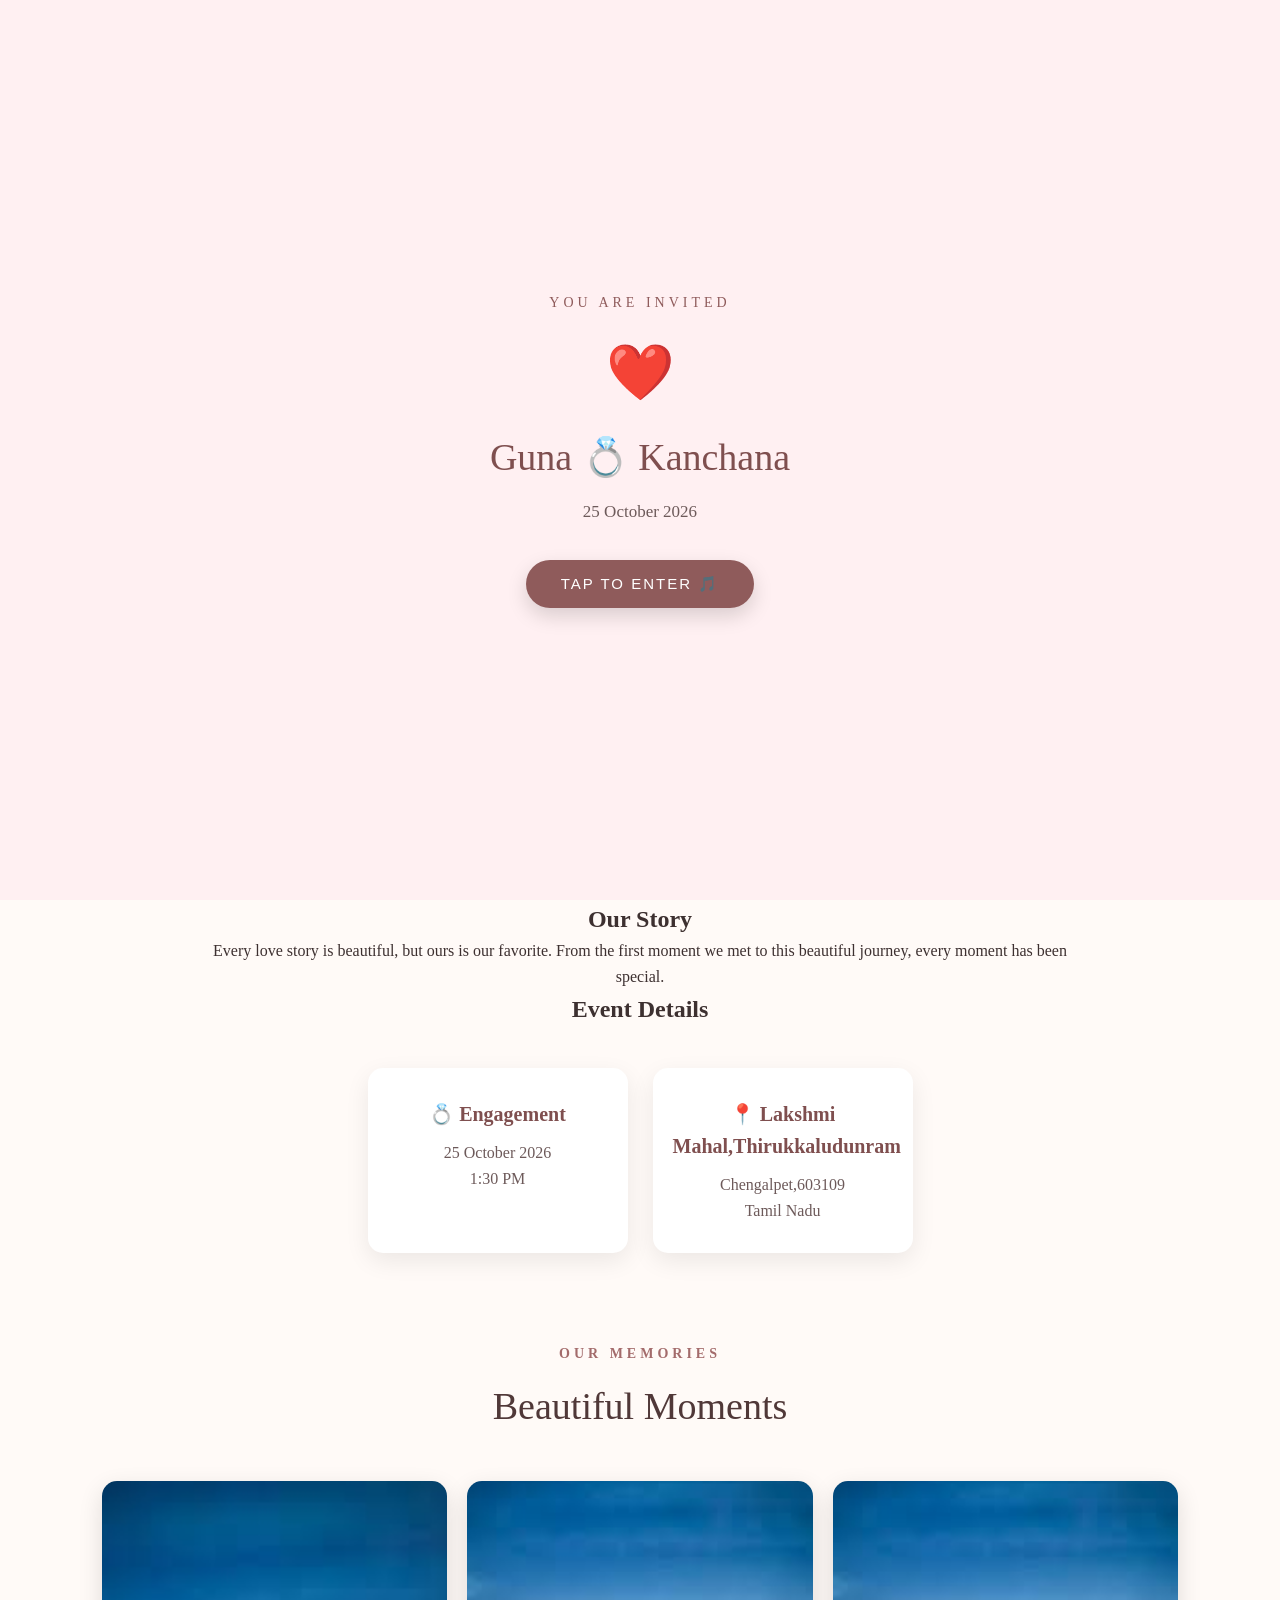
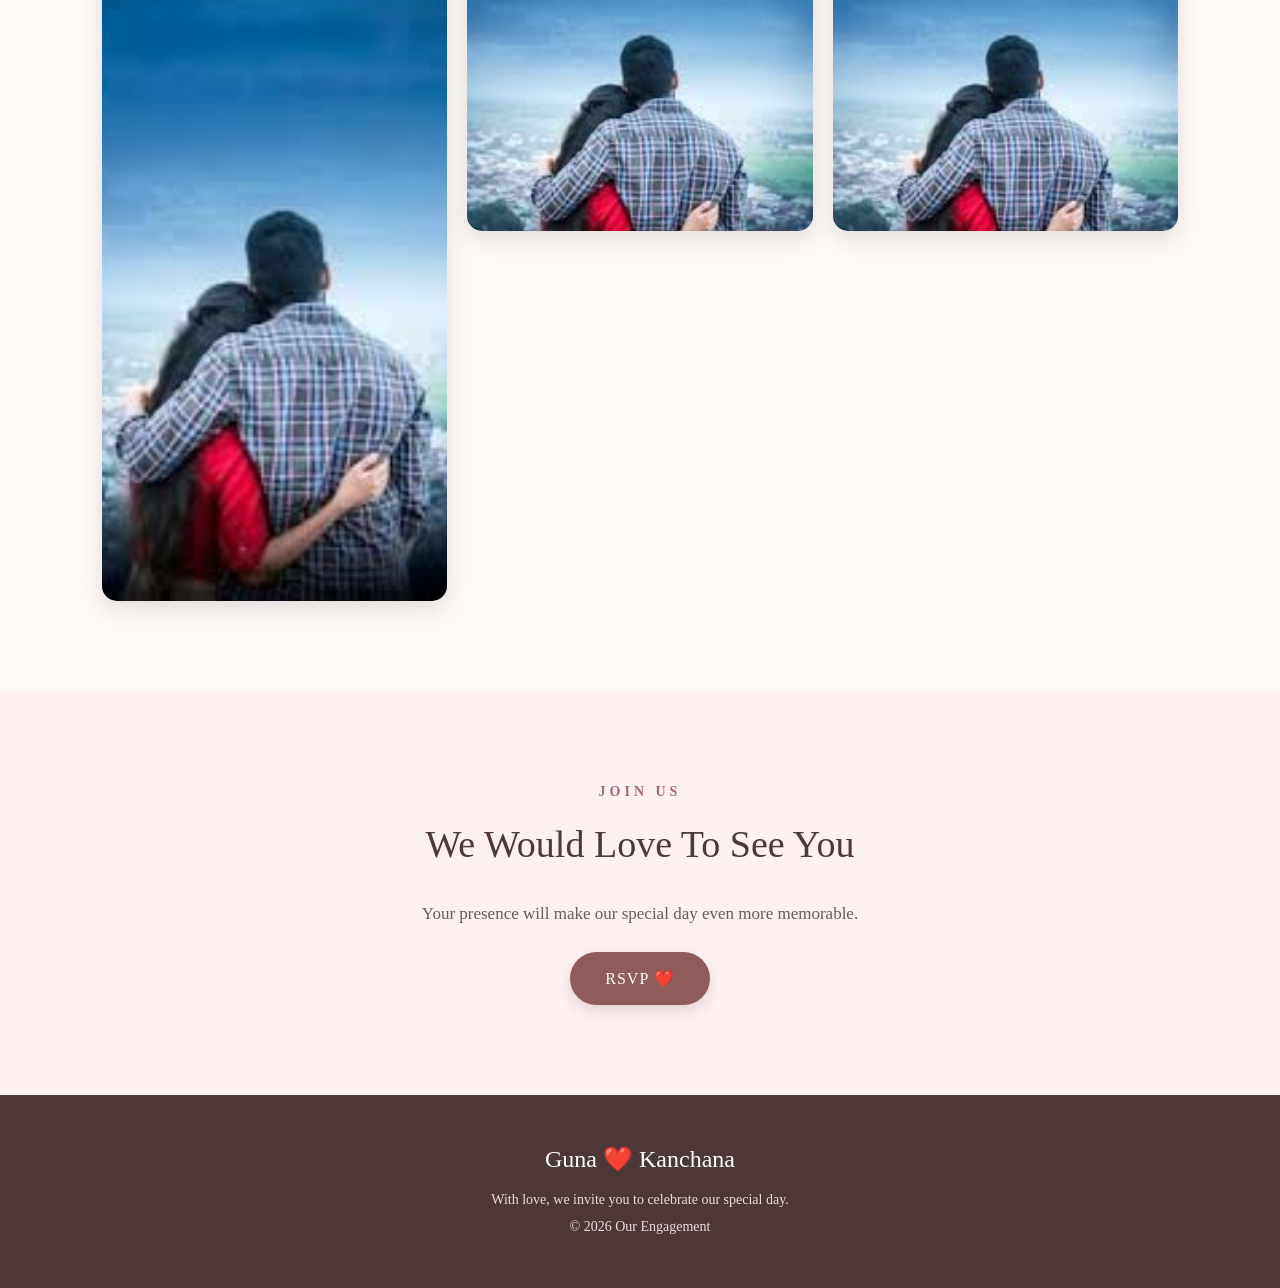
==== src/main/webapp/index.html @ 6e885459 "Initial engagement website project" ====
<!DOCTYPE html>
<html lang="en">

<head>

    <meta charset="UTF-8">

    <meta name="viewport" content="width=device-width, initial-scale=1.0">

    <title>Guna & Kanchana | Engagement</title>

    <link rel="stylesheet" href="css/style.css">

</head>

<body>

<!-- Welcome Screen -->

<div id="welcomeScreen">


<div class="welcome-content">

    <p class="welcome-small">
        YOU ARE INVITED
    </p>

    <h1>
        ❤️
    </h1>

    <h2>
        Guna 💍 Kanchana
    </h2>

    <p class="welcome-date">
        25 October 2026
    </p>

    <button id="enterButton">
        TAP TO ENTER 🎵
    </button>

</div>


</div>


<!-- Floating Hearts -->

<div class="hearts-container">


<span>❤️</span>
<span>💕</span>
<span>❤️</span>
<span>💗</span>
<span>💕</span>
<span>❤️</span>
<span>💗</span>
<span>❤️</span>


</div>


<!-- Background Music -->

<audio id="bgMusic" loop>
    <source src="music/Engagement_song.mp3" type="audio/mpeg">
</audio>


    <!-- ================= HERO SECTION ================= -->

    <section class="hero">

        <p class="small-text">
            WE ARE GETTING ENGAGED
        </p>

        <img
            src="images/images.jpeg"
            alt="Bharath and Bride"
            class="couple-photo"
        >

        <h1>
            Guna ❤️ Kanchana 
        </h1>

        <p class="date">
            25 October 2026
        </p>

        <p class="message">
            Two hearts, one beautiful journey.
        </p>

        <!-- COUNTDOWN -->

        <div class="countdown">

            <div>
                <span id="days">00</span>
                <p>Days</p>
            </div>

            <div>
                <span id="hours">00</span>
                <p>Hours</p>
            </div>

            <div>
                <span id="minutes">00</span>
                <p>Minutes</p>
            </div>

            <div>
                <span id="seconds">00</span>
                <p>Seconds</p>
            </div>

        </div>

    </section>


    <!-- ================= OUR STORY ================= -->

   <section class="story-section scroll-animation">


<h2>Our Story</h2>

<p>
    Every love story is beautiful, but ours is our favorite.
    From the first moment we met to this beautiful journey,
    every moment has been special.
</p>


</section>


    <!-- ================= EVENT DETAILS ================= -->

  <section class="event-section scroll-animation">


<h2>Event Details</h2>

<div class="event-container">

    <div class="event-box">

        <h3>💍 Engagement</h3>

        <p>25 October 2026</p>

        <p>1:30 PM</p>

    </div>

    <div class="event-box">

        <h3>📍 Lakshmi Mahal,Thirukkaludunram</h3>

        <p>
            Chengalpet,603109
        </p>

        <p>
            Tamil Nadu
        </p>

    </div>

</div>


</section>



    <!-- ================= GALLERY ================= -->

    <section class="gallery">

        <p class="section-title">
            OUR MEMORIES
        </p>

        <h2>
            Beautiful Moments
        </h2>

        <div class="gallery-container">

            <img
                src="images/images.jpeg"
                alt="Memory 1"
            >

            <img
                src="images/images.jpeg"
                alt="Memory 2"
            >

            <img
                src="images/images.jpeg"
                alt="Memory 3"
            >

        </div>

    </section>


    <!-- ================= RSVP ================= -->

    <section class="rsvp">

        <p class="section-title">
            JOIN US
        </p>

        <h2>
            We Would Love To See You
        </h2>

        <p>
            Your presence will make our special day
            even more memorable.
        </p>

       
<a href="rsvp.html" class="rsvp-button">
    RSVP ❤️
</a>


    </section>


    <!-- ================= FOOTER ================= -->

    <footer>

        <h3>
            Guna ❤️ Kanchana
        </h3>

        <p>
            With love, we invite you to celebrate
            our special day.
        </p>

        <p>
            © 2026 Our Engagement
        </p>

    </footer>


    <!-- JavaScript -->

    <script src="js/script.js"></script>

</body>

</html>
---- src/main/webapp/css/style.css ----
/* ========================================
   BASIC RESET
======================================== */

* {
    margin: 0;
    padding: 0;
    box-sizing: border-box;
}

html {
    scroll-behavior: smooth;
}

body {
    font-family: Georgia, "Times New Roman", serif;
    background: #fffaf7;
    color: #3d3030;
    line-height: 1.6;
}


/* ========================================
   HERO SECTION
======================================== */

.hero {
    min-height: 100vh;

    display: flex;
    flex-direction: column;
    justify-content: center;
    align-items: center;

    text-align: center;

    padding: 60px 20px;

    background:
        linear-gradient(
            rgba(255, 245, 245, 0.85),
            rgba(255, 235, 235, 0.95)
        );

    position: relative;
}


/* Small heading */

.small-text {
    font-size: 14px;
    letter-spacing: 5px;
    font-weight: bold;

    margin-bottom: 25px;

    color: #9b6666;
}


/* Couple Photo */

.couple-photo {
    width: 220px;
    height: 220px;

    object-fit: cover;

    border-radius: 50%;

    border: 7px solid white;

    box-shadow:
        0 10px 30px rgba(0, 0, 0, 0.15);

    margin-bottom: 25px;
}


/* Couple Names */

.hero h1 {
    font-size: 48px;

    font-weight: normal;

    color: #5b3b3b;

    margin-bottom: 15px;
}


/* Date */

.date {
    font-size: 24px;

    color: #9b6666;

    margin-bottom: 15px;
}


/* Message */

.message {
    font-size: 18px;

    font-style: italic;

    color: #725656;

    margin-bottom: 25px;
}


/* ========================================
   COUNTDOWN
======================================== */

.countdown {
    display: flex;

    justify-content: center;

    gap: 15px;

    margin-top: 20px;

    flex-wrap: wrap;
}


.countdown div {
    width: 90px;

    padding: 15px 10px;

    background: rgba(255, 255, 255, 0.9);

    border-radius: 12px;

    box-shadow:
        0 5px 20px rgba(0, 0, 0, 0.08);
}


.countdown span {
    display: block;

    font-size: 30px;

    font-weight: bold;

    color: #7f4f4f;
}


.countdown p {
    font-size: 13px;

    color: #8f7070;

    margin-top: 3px;
}


/* ========================================
   COMMON SECTION
======================================== */

.story,
.event,
.gallery,
.rsvp {
    padding: 90px 8%;

    text-align: center;
}


.section-title {
    font-size: 14px;

    letter-spacing: 4px;

    font-weight: bold;

    color: #a36b6b;

    margin-bottom: 10px;
}


.story h2,
.event h2,
.gallery h2,
.rsvp h2 {
    font-size: 38px;

    font-weight: normal;

    color: #503838;

    margin-bottom: 25px;
}


/* ========================================
   OUR STORY
======================================== */

.story {
    background: #fffaf7;
}


.story-text {
    max-width: 750px;

    margin: 0 auto 15px;

    font-size: 17px;

    color: #6d5a5a;
}


/* ========================================
   EVENT SECTION
======================================== */

.event {
    background: #fff0f2;
}


.event-container {
    max-width: 1000px;

    margin: 40px auto 0;

    display: flex;

    justify-content: center;

    gap: 25px;

    flex-wrap: wrap;
}


.event-box {
    width: 260px;

    padding: 30px 20px;

    background: white;

    border-radius: 15px;

    box-shadow:
        0 8px 25px rgba(0, 0, 0, 0.08);

    transition: 0.3s;
}


.event-box:hover {
    transform: translateY(-8px);
}


.event-box h3 {
    font-size: 20px;

    color: #7f4f4f;

    margin-bottom: 10px;
}


.event-box p {
    color: #6d5a5a;

    font-size: 16px;
}


/* ========================================
   BEAUTIFUL GALLERY
======================================== */

.gallery {
    background: #fffaf7;
}


.gallery-container {
    max-width: 1100px;

    margin: 45px auto 0;

    display: grid;

    grid-template-columns: repeat(3, 1fr);

    gap: 20px;
}


/* Gallery images */

.gallery-container img {
    width: 100%;

    height: 350px;

    object-fit: cover;

    border-radius: 15px;

    display: block;

    box-shadow:
        0 8px 25px rgba(0, 0, 0, 0.12);

    transition:
        transform 0.4s ease,
        box-shadow 0.4s ease;
}


/* Image hover */

.gallery-container img:hover {
    transform: scale(1.04);

    box-shadow:
        0 15px 35px rgba(0, 0, 0, 0.18);
}


/* Make first image slightly larger */

.gallery-container img:first-child {
    grid-row: span 2;

    height: 720px;
}


/* ========================================
   RSVP SECTION
======================================== */

.rsvp {
    background: #fff0f2;
}


.rsvp p:not(.section-title) {
    color: #6d5a5a;

    font-size: 17px;

    margin-bottom: 25px;
}


/* RSVP Button */

.rsvp-button {


display: inline-block;

padding: 14px 35px;

border: none;

border-radius: 30px;

background: #8f5b5b;

color: white;

font-size: 16px;

font-family: inherit;

font-weight: 500;

text-decoration: none;

cursor: pointer;

letter-spacing: 1px;

box-shadow: 0 6px 15px rgba(0, 0, 0, 0.12);

transition:
    transform 0.3s ease,
    background 0.3s ease,
    box-shadow 0.3s ease;


}

.rsvp-button:hover {


background: #6f4242;

transform: translateY(-4px);

box-shadow: 0 10px 25px rgba(0, 0, 0, 0.18);


}

/* ========================================
   FOOTER
======================================== */

footer {
    text-align: center;

    padding: 45px 20px;

    background: #4d3737;

    color: white;
}


footer h3 {
    font-size: 24px;

    font-weight: normal;

    margin-bottom: 10px;
}


footer p {
    font-size: 14px;

    color: #eadcdc;

    margin: 5px 0;
}


/* ========================================
   RESPONSIVE DESIGN
======================================== */


/* Tablet */

@media (max-width: 900px) {

    .hero h1 {
        font-size: 40px;
    }


    .gallery-container {
        grid-template-columns: repeat(2, 1fr);
    }


    .gallery-container img:first-child {
        grid-row: auto;

        height: 350px;
    }

}


/* Mobile */

@media (max-width: 600px) {

    .hero {
        padding: 50px 15px;
    }


    .small-text {
        font-size: 11px;

        letter-spacing: 3px;
    }


    .couple-photo {
        width: 170px;

        height: 170px;
    }


    .hero h1 {
        font-size: 30px;
    }


    .date {
        font-size: 20px;
    }


    .message {
        font-size: 16px;
    }


    .countdown {
        gap: 8px;
    }


    .countdown div {
        width: 70px;

        padding: 10px 5px;
    }


    .countdown span {
        font-size: 23px;
    }


    .story,
    .event,
    .gallery,
    .rsvp {
        padding: 65px 20px;
    }


    .story h2,
    .event h2,
    .gallery h2,
    .rsvp h2 {
        font-size: 30px;
    }


    .gallery-container {
        grid-template-columns: 1fr;

        gap: 15px;
    }


    .gallery-container img,
    .gallery-container img:first-child {
        height: 400px;
    }


    .event-box {
        width: 100%;
    }

}


/* ================= WELCOME SCREEN ================= */

#welcomeScreen {

position: fixed;

top: 0;
left: 0;

width: 100%;
height: 100vh;

background: #fff0f2;

display: flex;

justify-content: center;
align-items: center;

text-align: center;

z-index: 99999;

transition: opacity 1s ease,
            visibility 1s ease;


}

#welcomeScreen.hide {


opacity: 0;

visibility: hidden;


}

.welcome-content {


padding: 30px;

animation: welcomeAppear 1.5s ease;


}

.welcome-small {


letter-spacing: 4px;

font-size: 14px;

color: #8f5b5b;

margin-bottom: 15px;


}

.welcome-content h1 {


font-size: 55px;

margin: 10px 0;


}

.welcome-content h2 {


font-family: Georgia, "Times New Roman", serif;

font-size: 38px;

font-weight: normal;

color: #7f4f4f;

margin: 10px 0;


}

.welcome-date {


color: #6d5a5a;

font-size: 17px;

margin-bottom: 35px;


}

#enterButton {


border: none;

padding: 15px 35px;

border-radius: 30px;

background: #8f5b5b;

color: white;

font-size: 15px;

letter-spacing: 2px;

cursor: pointer;

box-shadow: 0 8px 20px rgba(0, 0, 0, 0.15);

transition: transform 0.3s ease,
            background 0.3s ease;


}

#enterButton:hover {


transform: scale(1.08);

background: #7f4f4f;


}

@keyframes welcomeAppear {


from {

    opacity: 0;

    transform: translateY(30px);

}

to {

    opacity: 1;

    transform: translateY(0);

}


}

/* Mobile */

@media (max-width: 600px) {


.welcome-content h2 {

    font-size: 28px;

}

.welcome-content h1 {

    font-size: 45px;

}

#enterButton {

    padding: 13px 28px;

}


}


/* ================= FLOATING HEARTS ================= */

.hearts-container {


position: fixed;

left: 0;
top: 0;

width: 100%;
height: 100vh;

pointer-events: none;

overflow: hidden;

z-index: 10;


}

.hearts-container span {


position: absolute;

bottom: -50px;

font-size: 22px;

opacity: 0;

animation: floatHeart 8s linear infinite;


}

/* Different positions */

.hearts-container span:nth-child(1) {
left: 10%;
animation-delay: 0s;
}

.hearts-container span:nth-child(2) {
left: 22%;
animation-delay: 2s;
}

.hearts-container span:nth-child(3) {
left: 35%;
animation-delay: 4s;
}

.hearts-container span:nth-child(4) {
left: 48%;
animation-delay: 1s;
}

.hearts-container span:nth-child(5) {
left: 60%;
animation-delay: 3s;
}

.hearts-container span:nth-child(6) {
left: 72%;
animation-delay: 5s;
}

.hearts-container span:nth-child(7) {
left: 84%;
animation-delay: 2.5s;
}

.hearts-container span:nth-child(8) {
left: 94%;
animation-delay: 4.5s;
}

@keyframes floatHeart {


0% {

    transform:
        translateY(0)
        scale(0.7)
        rotate(0deg);

    opacity: 0;

}

10% {

    opacity: 0.8;

}

50% {

    transform:
        translateY(-50vh)
        scale(1)
        rotate(15deg);

    opacity: 0.6;

}

100% {

    transform:
        translateY(-110vh)
        scale(1.2)
        rotate(-15deg);

    opacity: 0;

}


}


/* ================= SCROLL ANIMATION ================= */

.scroll-animation {


opacity: 0;

transform: translateY(60px);

transition:
    opacity 1s ease,
    transform 1s ease;


}

/* When section becomes visible */

.scroll-animation.show {

opacity: 1;

transform: translateY(0);


}

/* ================= SECTION TITLE ALIGNMENT ================= */

.story-section h2,
.event-section h2 {
text-align: center;
width: 100%;
margin-left: auto;
margin-right: auto;
}


/* ================= OUR STORY ALIGNMENT FIX ================= */

.story-section {
width: 100%;
max-width: 900px;
margin-left: auto;
margin-right: auto;
text-align: center;
}

.story-section h2 {
text-align: center;
width: 100%;
}

.story-section p {
text-align: center;
margin-left: auto;
margin-right: auto;
}


/* ================= EVENT DETAILS ALIGNMENT FIX ================= */

.event-section {
width: 100%;
text-align: center;
}

.event-section h2 {
text-align: center;
}

.event-container {
display: flex;
justify-content: center;
align-items: stretch;
gap: 25px;
}
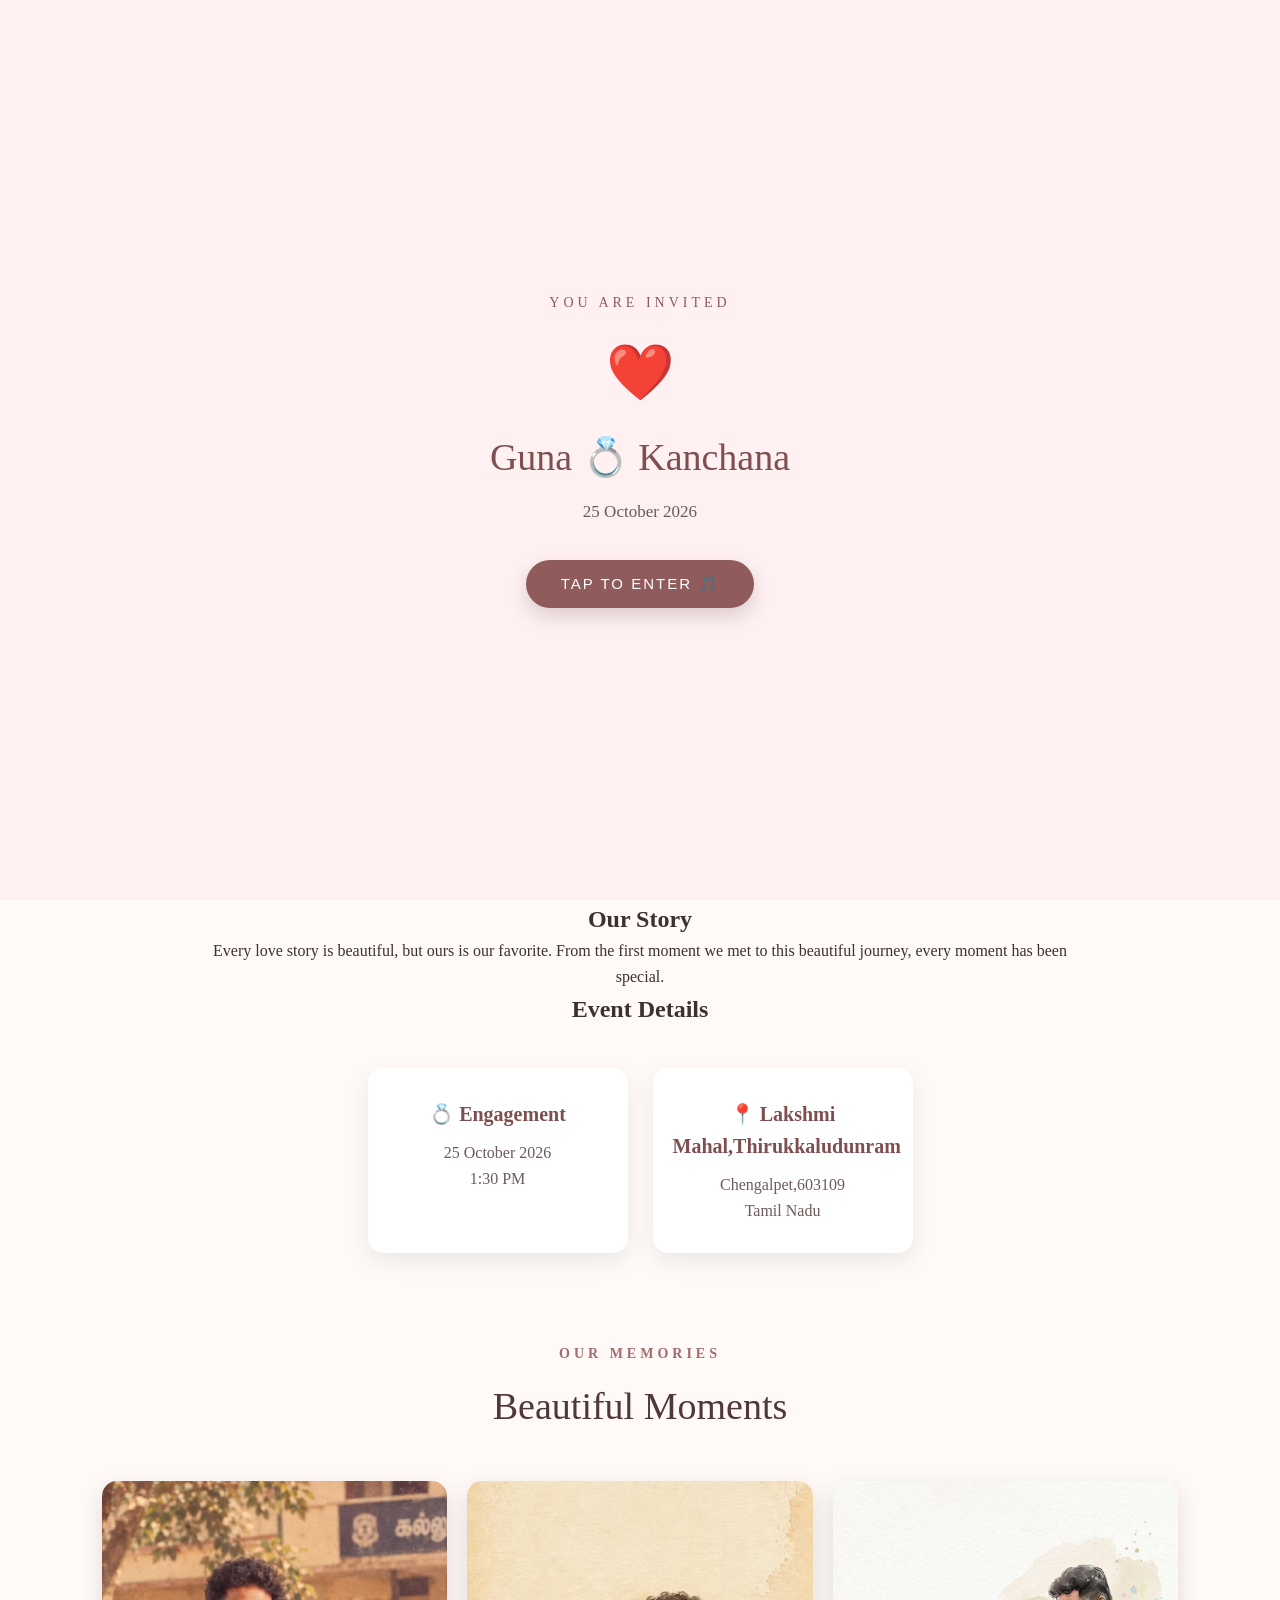
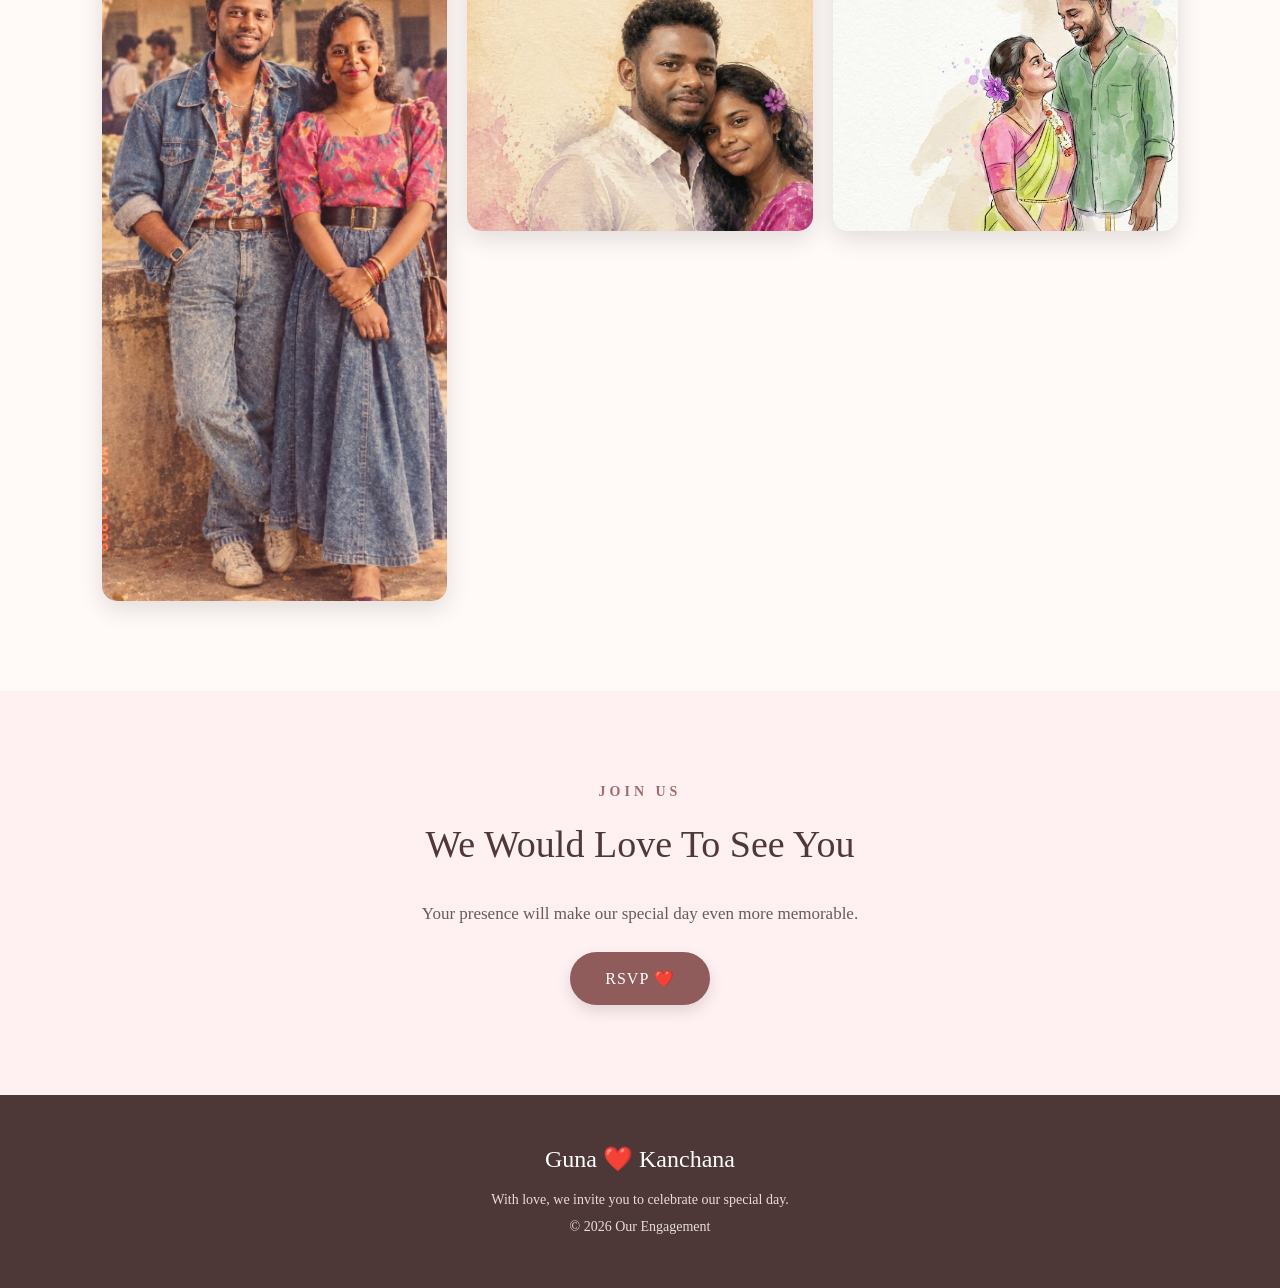
==== commit c462faab: "Add new engagement photos" ====
--- a/src/main/webapp/index.html
+++ b/src/main/webapp/index.html
@@ -82,7 +82,7 @@
         </p>
 
         <img
-            src="images/images.jpeg"
+            src="images/Roundpic.jpeg"
             alt="Bharath and Bride"
             class="couple-photo"
         >
@@ -200,17 +200,17 @@
         <div class="gallery-container">
 
             <img
-                src="images/images.jpeg"
+                src="images/Photo1.jpeg"
                 alt="Memory 1"
             >
 
             <img
-                src="images/images.jpeg"
+                src="images/Photo2.jpeg"
                 alt="Memory 2"
             >
 
             <img
-                src="images/images.jpeg"
+                src="images/Photo3.jpeg"
                 alt="Memory 3"
             >
 
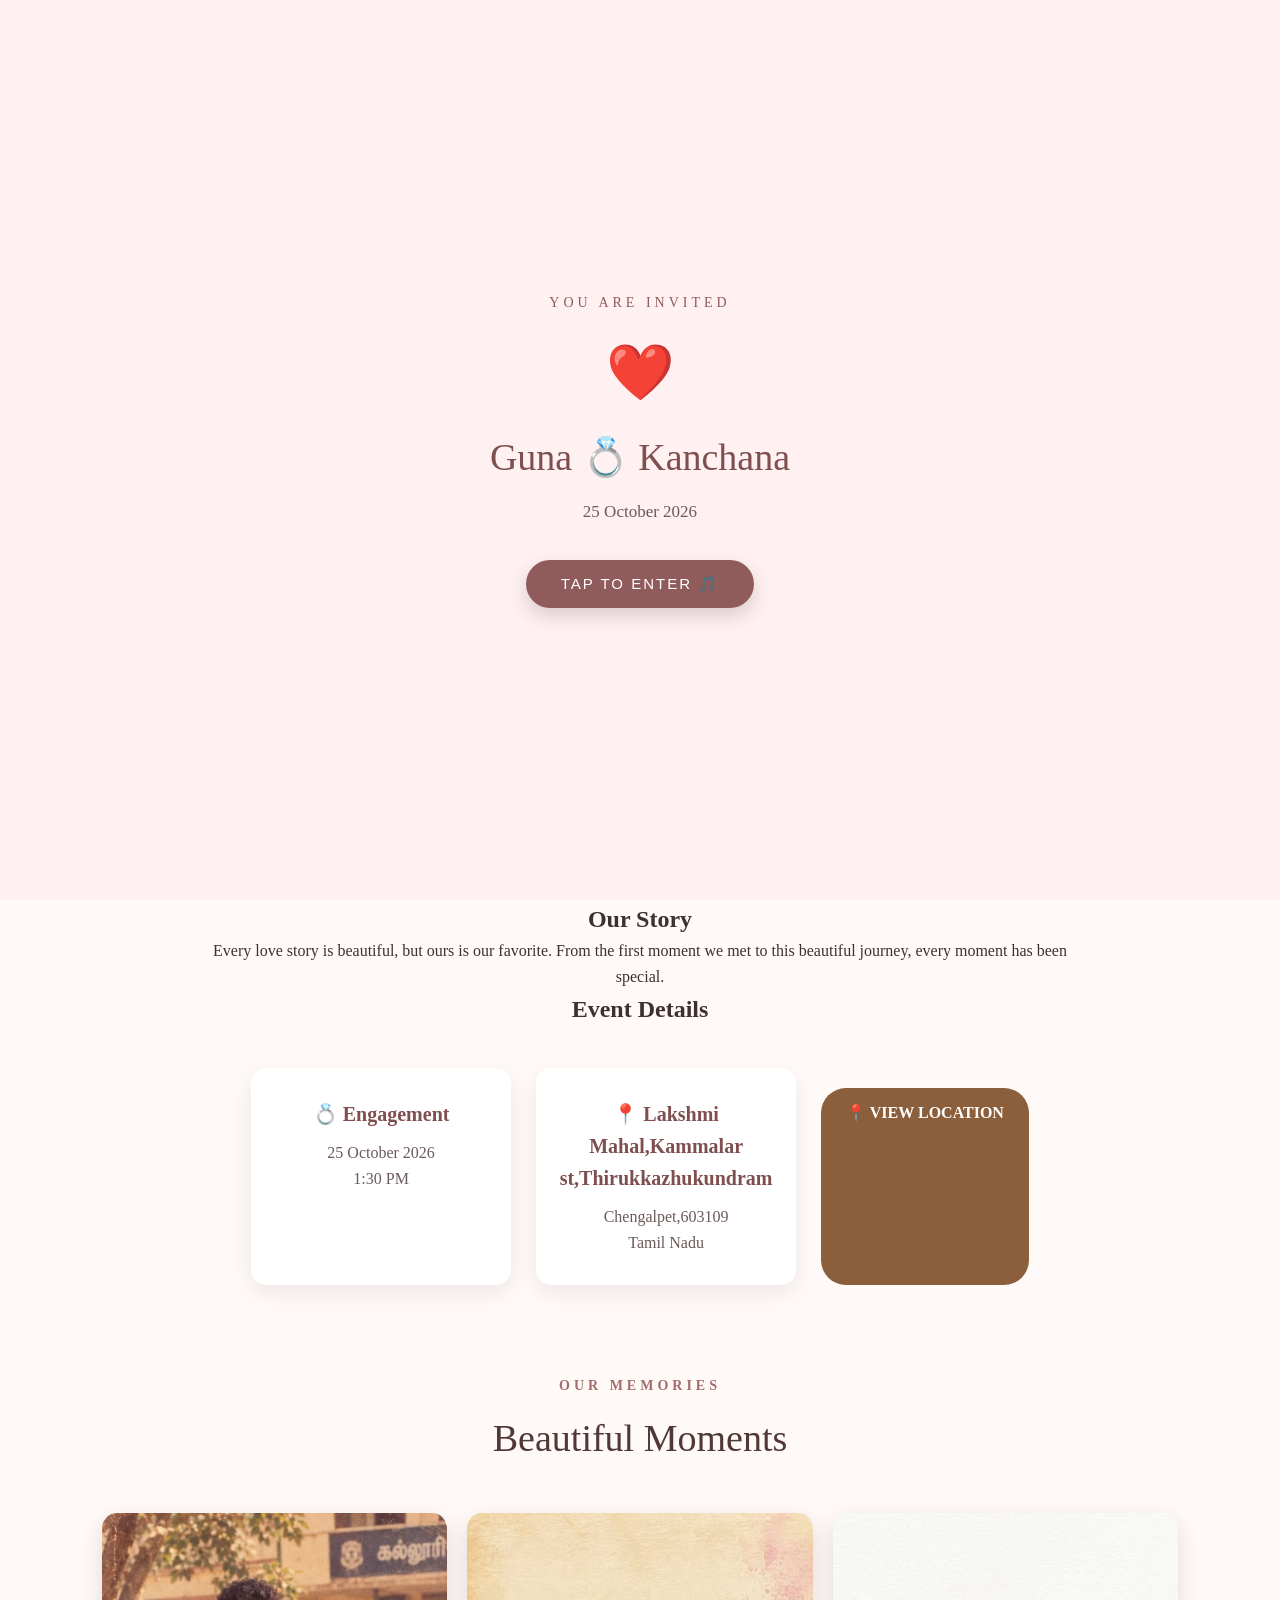
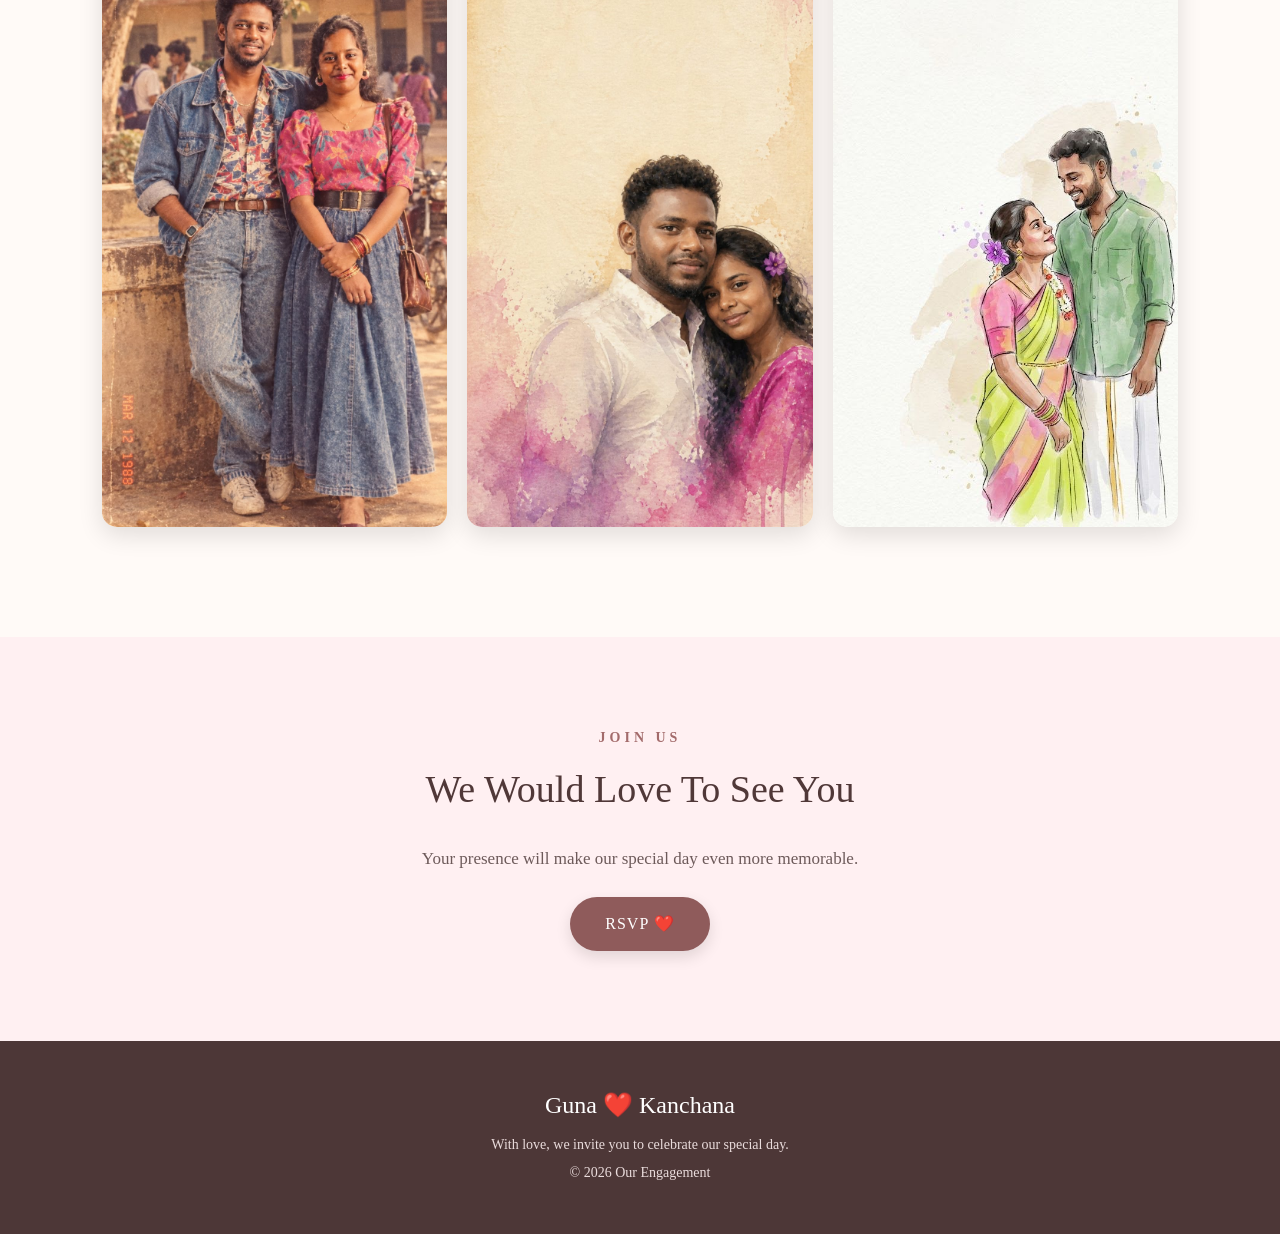
==== commit e36a522a: "Add engagement venue Google Maps location" ====
--- a/src/main/webapp/index.html
+++ b/src/main/webapp/index.html
@@ -166,7 +166,7 @@
 
     <div class="event-box">
 
-        <h3>📍 Lakshmi Mahal,Thirukkaludunram</h3>
+        <h3>📍 Lakshmi Mahal,Kammalar st,Thirukkazhukundram</h3>
 
         <p>
             Chengalpet,603109
@@ -177,7 +177,13 @@
         </p>
 
     </div>
-
+<a
+    href="https://www.google.com/maps/dir/?api=1&destination=J354%2BJ3G%2C%20Kammalar%20St%2C%20Tirukazhukundram%2C%20Oragadam%20R.F.%2C%20Tamil%20Nadu%20603109"
+    target="_blank"
+    rel="noopener noreferrer"
+    class="location-button">
+    📍 VIEW LOCATION
+</a>
 </div>
 
 
--- a/src/main/webapp/css/style.css
+++ b/src/main/webapp/css/style.css
@@ -315,21 +315,12 @@
 
 .gallery-container img {
     width: 100%;
-
-    height: 350px;
-
-    object-fit: cover;
-
+    height: auto;
+    object-fit: contain;
     border-radius: 15px;
-
     display: block;
-
     box-shadow:
         0 8px 25px rgba(0, 0, 0, 0.12);
-
-    transition:
-        transform 0.4s ease,
-        box-shadow 0.4s ease;
 }
 
 
@@ -347,8 +338,7 @@
 
 .gallery-container img:first-child {
     grid-row: span 2;
-
-    height: 720px;
+    height: auto;
 }
 
 
@@ -560,11 +550,13 @@
     }
 
 
-    .gallery-container img,
-    .gallery-container img:first-child {
-        height: 400px;
-    }
-
+  .gallery-container img,
+.gallery-container img:first-child {
+    height: auto;
+    width: 100%;
+    object-fit: contain;
+    object-position: center center;
+}
 
     .event-box {
         width: 100%;
@@ -964,6 +956,30 @@
 gap: 25px;
 }
 
-
-
-
+.gallery img {
+    width: 100%;
+    height: auto;
+    object-fit: contain;
+}
+
+
+.location-button {
+    display: inline-block;
+    margin-top: 20px;
+    padding: 12px 25px;
+    background: #8b5e3c;
+    color: white;
+    text-decoration: none;
+    border-radius: 25px;
+    font-weight: bold;
+    transition: 0.3s;
+}
+
+.location-button:hover {
+    transform: scale(1.05);
+}
+
+
+
+
+
